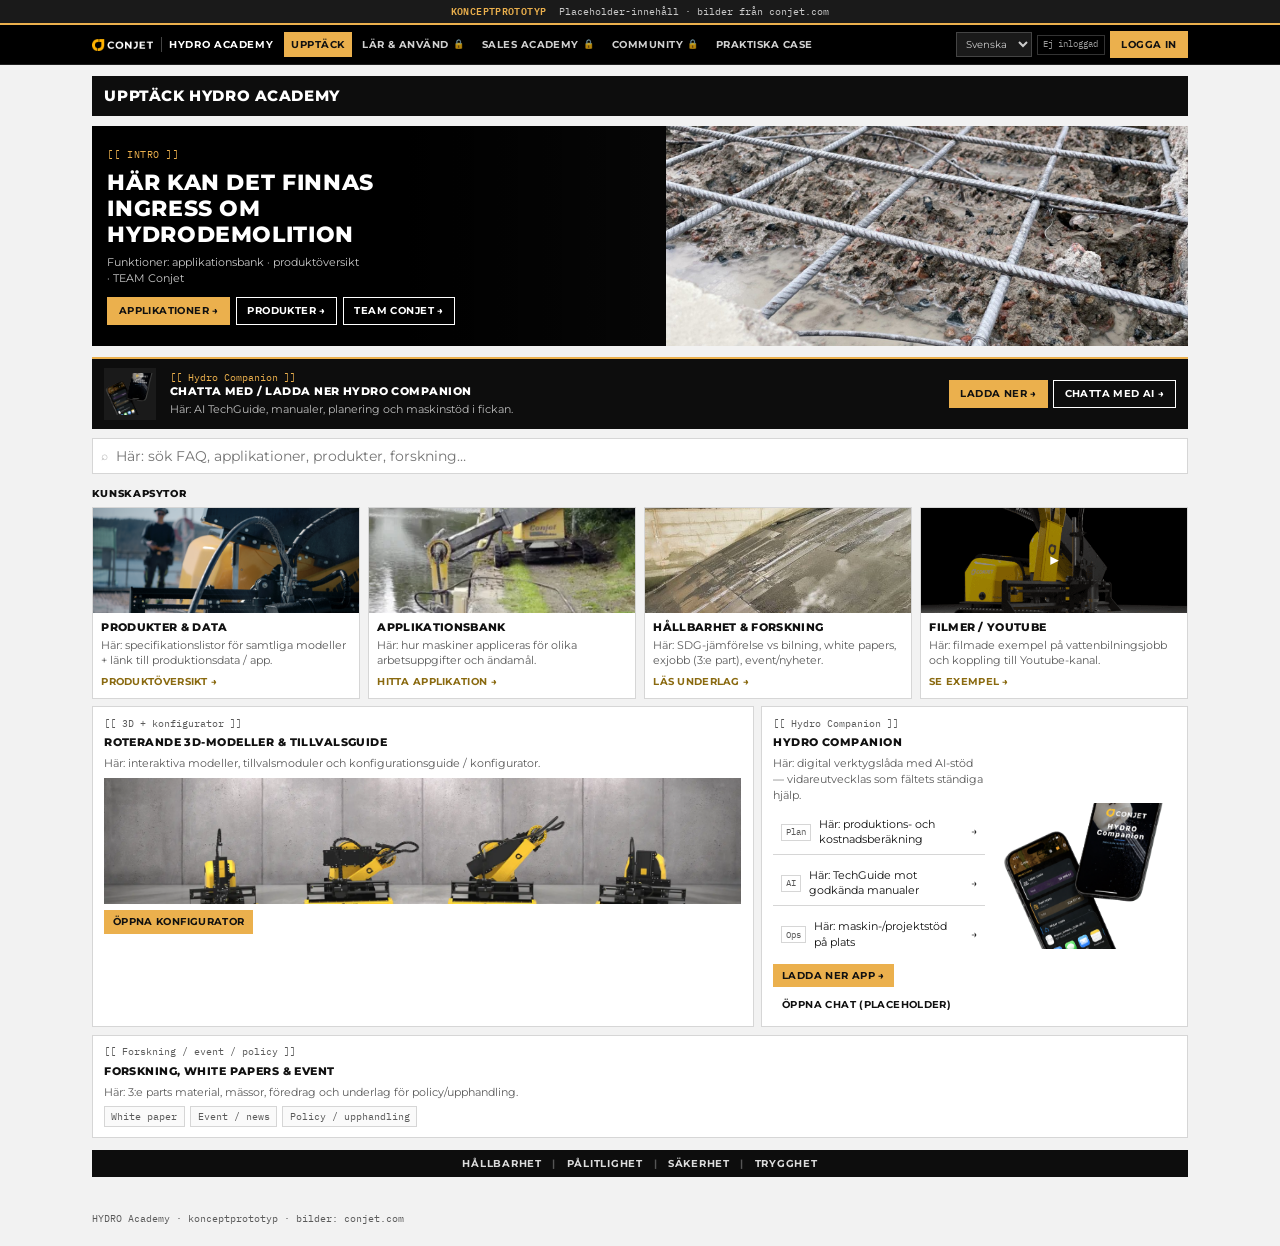
==== index.html @ 75c1140e "Promote Hydro Companion as top CTA and replace FAQ panel." ====
<!DOCTYPE html>
<html lang="sv">
<head>
  <meta charset="UTF-8">
  <meta name="viewport" content="width=device-width, initial-scale=1.0">
  <title>Upptäck — HYDRO Academy</title>
  <link rel="preconnect" href="https://fonts.googleapis.com">
  <link rel="preconnect" href="https://fonts.gstatic.com" crossorigin>
  <link href="https://fonts.googleapis.com/css2?family=IBM+Plex+Mono:wght@400;500&family=Montserrat:wght@400;600;700;800&display=swap" rel="stylesheet">
  <link rel="stylesheet" href="styles.css">
</head>
<body>
  <div class="blueprint-banner">
    <strong>Konceptprototyp</strong>
    Placeholder-innehåll · bilder från conjet.com
  </div>

  <header class="topbar">
    <div class="topbar-inner">
      <a class="brand" href="index.html">
        <img class="brand-logo" src="images/logo.png" alt="Conjet">
        <span class="brand-sep" aria-hidden="true"></span>
        <span class="brand-sub">Hydro Academy</span>
      </a>
      <nav class="nav" aria-label="Huvuddelar">
        <a href="index.html" class="is-active">Upptäck</a>
        <a href="lar.html">Lär &amp; använd <span class="lock" aria-hidden="true">🔒</span></a>
        <a href="sales.html">Sales Academy <span class="lock" aria-hidden="true">🔒</span></a>
        <a href="community.html">Community <span class="lock" aria-hidden="true">🔒</span></a>
        <a href="praktiken.html">Praktiska case</a>
      </nav>
      <div class="top-actions">
        <select class="lang" aria-label="Språk">
          <option>Svenska</option>
          <option>English</option>
          <option>Deutsch</option>
          <option>Français</option>
          <option>中文</option>
          <option>日本語</option>
          <option>العربية</option>
        </select>
        <span class="auth-state" data-auth-label>Ej inloggad</span>
        <button type="button" class="btn btn-accent btn-login" data-login>Logga in</button>
        <button type="button" class="btn btn-accent btn-account" disabled>Mitt konto</button>
        <button type="button" class="btn btn-ghost btn-logout" data-logout>Logga ut</button>
      </div>
    </div>
  </header>

  <main class="page">
    <div class="page-head">
      <h1>Upptäck HYDRO Academy</h1>
    </div>

    <section class="hero">
      <div class="hero-copy">
        <p class="hero-kicker">[[ Intro ]]</p>
        <h2>Här kan det finnas ingress om hydrodemolition</h2>
        <p class="hint">Funktioner: applikationsbank · produktöversikt · TEAM Conjet</p>
        <div class="hero-actions">
          <a class="btn btn-accent" href="#applikationer">Applikationer →</a>
          <a class="btn btn-outline" href="#produkter">Produkter →</a>
          <button type="button" class="btn btn-outline" data-login>TEAM Conjet →</button>
        </div>
      </div>
      <div class="hero-media">
        <img src="images/hero-site.jpg" alt="Placeholder: hydrodemolition på plats">
      </div>
    </section>

    <aside class="companion-strip" id="companion" aria-label="Hydro Companion">
      <img class="companion-strip-phone" src="images/app.webp" alt="">
      <div>
        <span class="placeholder-label" style="color:var(--accent);margin:0">[[ Hydro Companion ]]</span>
        <h2>Chatta med / ladda ner Hydro Companion</h2>
        <p class="hint">Här: AI TechGuide, manualer, planering och maskinstöd i fickan.</p>
      </div>
      <div class="companion-strip-actions">
        <a class="btn btn-accent" href="https://www.conjet.com/hydro-companion-app/" target="_blank" rel="noopener">Ladda ner →</a>
        <a class="btn btn-outline" href="#companion-panel">Chatta med AI →</a>
      </div>
    </aside>

    <div class="search" role="search">
      <span class="search-icon" aria-hidden="true">⌕</span>
      <input type="search" placeholder="Här: sök FAQ, applikationer, produkter, forskning…" readonly>
    </div>

    <h2 class="section-label">Kunskapsytor</h2>

    <div class="grid grid-4" id="produkter">
      <a class="tile" href="#produkter">
        <div class="tile-media"><img src="images/product-range.png" alt=""></div>
        <div class="tile-body">
          <div class="tile-title">Produkter &amp; data</div>
          <div class="tile-desc">Här: specifikationslistor för samtliga modeller + länk till produktionsdata / app.</div>
          <span class="tile-link">Produktöversikt →</span>
        </div>
      </a>
      <a class="tile" href="#applikationer" id="applikationer">
        <div class="tile-media"><img src="images/versatility.webp" alt=""></div>
        <div class="tile-body">
          <div class="tile-title">Applikationsbank</div>
          <div class="tile-desc">Här: hur maskiner appliceras för olika arbetsuppgifter och ändamål.</div>
          <span class="tile-link">Hitta applikation →</span>
        </div>
      </a>
      <a class="tile" href="#hallbarhet">
        <div class="tile-media"><img src="images/dam.jpg" alt=""></div>
        <div class="tile-body">
          <div class="tile-title">Hållbarhet &amp; forskning</div>
          <div class="tile-desc">Här: SDG-jämförelse vs bilning, white papers, exjobb (3:e part), event/nyheter.</div>
          <span class="tile-link">Läs underlag →</span>
        </div>
      </a>
      <a class="tile" href="#film">
        <div class="tile-media">
          <img src="images/video-thumb.png" alt="">
          <span class="play" aria-hidden="true">▶</span>
        </div>
        <div class="tile-body">
          <div class="tile-title">Filmer / Youtube</div>
          <div class="tile-desc">Här: filmade exempel på vattenbilningsjobb och koppling till Youtube-kanal.</div>
          <span class="tile-link">Se exempel →</span>
        </div>
      </a>
    </div>

    <div class="grid grid-2" style="margin-top:0.55rem">
      <div class="panel" id="hallbarhet">
        <span class="placeholder-label">[[ 3D + konfigurator ]]</span>
        <h2>Roterande 3D-modeller &amp; tillvalsguide</h2>
        <p class="hint">Här: interaktiva modeller, tillvalsmoduler och konfigurationsguide / konfigurator.</p>
        <div class="media-block">
          <img src="images/hero-robots.webp" alt="">
        </div>
        <div class="row" style="margin-top:0.45rem">
          <span class="btn btn-sm btn-accent">Öppna konfigurator</span>
        </div>
      </div>
      <div class="panel" id="companion-panel">
        <span class="placeholder-label">[[ Hydro Companion ]]</span>
        <div class="companion-panel">
          <div class="companion-panel-copy">
            <h2>Hydro Companion</h2>
            <p class="hint">Här: digital verktygslåda med AI-stöd — vidareutvecklas som fältets ständiga hjälp.</p>
            <div class="stack capability">
              <div class="list-row"><span class="tag">Plan</span><span>Här: produktions- och kostnadsberäkning</span><span>→</span></div>
              <div class="list-row"><span class="tag">AI</span><span>Här: TechGuide mot godkända manualer</span><span>→</span></div>
              <div class="list-row"><span class="tag">Ops</span><span>Här: maskin-/projektstöd på plats</span><span>→</span></div>
            </div>
            <div class="row" style="margin-top:0.55rem">
              <a class="btn btn-sm btn-accent" href="https://www.conjet.com/hydro-companion-app/" target="_blank" rel="noopener">Ladda ner app →</a>
              <span class="btn btn-sm">Öppna chat (placeholder)</span>
            </div>
          </div>
          <img class="companion-phone" src="images/app.webp" alt="Hydro Companion mobilapp">
        </div>
      </div>
    </div>

    <div class="panel" style="margin-top:0.55rem">
      <span class="placeholder-label">[[ Forskning / event / policy ]]</span>
      <h2>Forskning, white papers &amp; event</h2>
      <p class="hint">Här: 3:e parts material, mässor, föredrag och underlag för policy/upphandling.</p>
      <div class="row" style="margin-top:0.45rem">
        <span class="chip">White paper</span>
        <span class="chip">Event / news</span>
        <span class="chip">Policy / upphandling</span>
      </div>
    </div>

    <div class="values">
      <span>Hållbarhet</span>
      <span>Pålitlighet</span>
      <span>Säkerhet</span>
      <span>Trygghet</span>
    </div>
  </main>

  <p class="footer-note">HYDRO Academy · konceptprototyp · bilder: conjet.com</p>

  <div class="modal-backdrop" id="login-modal" role="dialog" aria-modal="true" aria-labelledby="login-title">
    <div class="modal">
      <span class="placeholder-label">[[ Demo-inloggning ]]</span>
      <h2 id="login-title">Logga in</h2>
      <p class="hint">Simulerar TEAM Conjet. Låser upp stängda delar.</p>
      <form id="login-form">
        <label for="login-name">Visningsnamn</label>
        <input id="login-name" type="text" placeholder="t.ex. Distributör Nord" autocomplete="off">
        <div class="actions">
          <button type="button" class="btn" data-close-modal>Avbryt</button>
          <button type="submit" class="btn btn-accent">Logga in →</button>
        </div>
      </form>
    </div>
  </div>

  <script src="auth.js"></script>
</body>
</html>
---- styles.css ----
/* HYDRO Academy — konceptprototyp i Conjet-profil
   Kompakt tech/bygg. Placeholder-innehåll behålls. */

:root {
  --bg: #f2f2f2;
  --surface: #fafafa;
  --panel: #ffffff;
  --ink: #111111;
  --muted: #5a5a5a;
  --line: #d6d6d6;
  --line-strong: #b0b0b0;
  --accent: #ebb04d;
  --accent-hover: #f0be66;
  --accent-ink: #111111;
  --black: #0d0d0d;
  --header: #000000;
  --locked: #6e6e6e;
  --ok: #2f6b3a;
  --radius: 0;
  --font: "Montserrat", "Segoe UI", sans-serif;
  --mono: "IBM Plex Mono", "Consolas", monospace;
  --max: 1120px;
}

*,
*::before,
*::after {
  box-sizing: border-box;
}

html {
  font-size: 14px;
}

body {
  margin: 0;
  font-family: var(--font);
  color: var(--ink);
  background: var(--bg);
  line-height: 1.4;
  min-height: 100vh;
}

a {
  color: inherit;
  text-decoration: none;
}

button,
select,
input {
  font: inherit;
}

img {
  max-width: 100%;
  display: block;
}

/* —— Thin prototype note —— */
.blueprint-banner {
  background: #1a1a1a;
  color: #c8c8c8;
  font-size: 0.7rem;
  padding: 0.3rem 1rem;
  text-align: center;
  border-bottom: 2px solid var(--accent);
  font-family: var(--mono);
}

.blueprint-banner strong {
  color: var(--accent);
  font-weight: 600;
  text-transform: uppercase;
  letter-spacing: 0.04em;
  margin-right: 0.5rem;
}

/* —— Top bar (Conjet-lik) —— */
.topbar {
  background: var(--header);
  border-bottom: 1px solid #222;
  position: sticky;
  top: 0;
  z-index: 20;
}

.topbar-inner {
  max-width: var(--max);
  margin: 0 auto;
  padding: 0.4rem 0.85rem;
  display: flex;
  align-items: center;
  gap: 0.75rem;
  flex-wrap: wrap;
}

.brand {
  display: flex;
  align-items: center;
  gap: 0.55rem;
  flex-shrink: 0;
}

.brand-logo {
  height: 28px;
  width: auto;
}

.brand-sep {
  width: 1px;
  height: 1.1rem;
  background: #444;
}

.brand-sub {
  font-size: 0.72rem;
  color: #fff;
  font-weight: 700;
  text-transform: uppercase;
  letter-spacing: 0.06em;
}

.nav {
  display: flex;
  flex-wrap: wrap;
  gap: 0.15rem;
  flex: 1;
  min-width: 0;
}

.nav a {
  display: inline-flex;
  align-items: center;
  gap: 0.28rem;
  padding: 0.4rem 0.55rem;
  font-size: 0.68rem;
  font-weight: 700;
  text-transform: uppercase;
  letter-spacing: 0.05em;
  color: #d0d0d0;
}

.nav a:hover {
  color: #fff;
}

.nav a.is-active {
  background: var(--accent);
  color: var(--accent-ink);
}

.nav .lock {
  font-size: 0.65rem;
  opacity: 0.8;
}

body.is-logged-in .nav .lock {
  display: none;
}

.top-actions {
  display: flex;
  align-items: center;
  gap: 0.35rem;
  margin-left: auto;
}

.lang {
  border: 1px solid #444;
  background: #1a1a1a;
  padding: 0.28rem 0.4rem;
  font-size: 0.72rem;
  color: #ccc;
}

.btn {
  display: inline-flex;
  align-items: center;
  justify-content: center;
  gap: 0.3rem;
  border: 1px solid transparent;
  background: var(--panel);
  color: var(--ink);
  padding: 0.4rem 0.75rem;
  font-size: 0.72rem;
  font-weight: 700;
  text-transform: uppercase;
  letter-spacing: 0.04em;
  cursor: pointer;
}

.btn:hover {
  filter: brightness(1.05);
}

.btn-accent {
  background: var(--accent);
  border-color: var(--accent);
  color: var(--accent-ink);
}

.btn-accent:hover {
  background: var(--accent-hover);
}

.btn-ghost {
  background: transparent;
  border-color: #555;
  color: #eee;
}

.btn-outline {
  background: transparent;
  border-color: #fff;
  color: #fff;
}

.btn-sm {
  padding: 0.28rem 0.55rem;
  font-size: 0.68rem;
}

.auth-state {
  font-size: 0.65rem;
  color: #999;
  font-family: var(--mono);
  padding: 0.2rem 0.4rem;
  border: 1px solid #333;
  white-space: nowrap;
}

body.is-logged-in .auth-state {
  border-color: var(--accent);
  color: var(--accent);
}

body.is-logged-in .btn-login {
  display: none;
}

body:not(.is-logged-in) .btn-logout {
  display: none;
}

body:not(.is-logged-in) .btn-account {
  display: none;
}

/* —— Layout —— */
.page {
  max-width: var(--max);
  margin: 0 auto;
  padding: 0.75rem 0.85rem 2rem;
}

.page-head {
  background: var(--black);
  color: #fff;
  padding: 0.7rem 0.9rem;
  margin-bottom: 0.75rem;
  display: flex;
  flex-wrap: wrap;
  align-items: center;
  gap: 0.5rem 1rem;
}

.page-head h1 {
  margin: 0;
  font-size: 1.05rem;
  font-weight: 800;
  text-transform: uppercase;
  letter-spacing: 0.04em;
}

/* —— Hero —— */
.hero {
  position: relative;
  min-height: 220px;
  margin-bottom: 0.75rem;
  background: var(--black);
  color: #fff;
  overflow: hidden;
  display: grid;
  grid-template-columns: 1.1fr 1fr;
}

@media (max-width: 800px) {
  .hero {
    grid-template-columns: 1fr;
    min-height: 0;
  }
}

.hero-copy {
  padding: 1.25rem 1.1rem;
  display: flex;
  flex-direction: column;
  justify-content: center;
  gap: 0.55rem;
  position: relative;
  z-index: 1;
  background: linear-gradient(90deg, #000 55%, rgba(0, 0, 0, 0.55));
}

.hero-kicker {
  margin: 0;
  font-size: 0.68rem;
  font-family: var(--mono);
  color: var(--accent);
  text-transform: uppercase;
  letter-spacing: 0.06em;
}

.hero h2 {
  margin: 0;
  font-size: clamp(1.15rem, 2.4vw, 1.55rem);
  font-weight: 800;
  text-transform: uppercase;
  letter-spacing: 0.03em;
  line-height: 1.2;
  max-width: 18ch;
}

.hero .hint {
  color: #c8c8c8;
  max-width: 36ch;
}

.hero-actions {
  display: flex;
  flex-wrap: wrap;
  gap: 0.4rem;
  margin-top: 0.25rem;
}

.hero-media {
  position: relative;
  min-height: 220px;
}

.hero-media img {
  width: 100%;
  height: 100%;
  object-fit: cover;
  position: absolute;
  inset: 0;
}

@media (max-width: 800px) {
  .hero-copy {
    background: #000;
  }

  .hero-media {
    min-height: 160px;
  }

  .hero-media img {
    position: relative;
    height: 160px;
  }
}

/* —— Hydro Companion CTA —— */
.companion-strip {
  display: grid;
  grid-template-columns: auto 1fr auto;
  gap: 0.75rem 1rem;
  align-items: center;
  background: var(--black);
  color: #fff;
  padding: 0.65rem 0.85rem;
  margin-bottom: 0.65rem;
  border-top: 2px solid var(--accent);
}

.companion-strip-phone {
  width: 52px;
  height: 52px;
  object-fit: contain;
  background: #1a1a1a;
}

.companion-strip h2 {
  margin: 0;
  font-size: 0.78rem;
  font-weight: 800;
  text-transform: uppercase;
  letter-spacing: 0.04em;
}

.companion-strip .hint {
  color: #bdbdbd;
  margin-top: 0.15rem;
}

.companion-strip-actions {
  display: flex;
  flex-wrap: wrap;
  gap: 0.35rem;
  justify-content: flex-end;
}

@media (max-width: 700px) {
  .companion-strip {
    grid-template-columns: auto 1fr;
  }

  .companion-strip-actions {
    grid-column: 1 / -1;
    justify-content: flex-start;
  }
}

.companion-panel {
  display: grid;
  grid-template-columns: 1fr 0.85fr;
  gap: 0.75rem;
  align-items: center;
}

.companion-panel-copy .capability {
  margin-top: 0.5rem;
}

.companion-phone {
  justify-self: center;
  max-height: 11rem;
  width: auto;
  object-fit: contain;
}

@media (max-width: 700px) {
  .companion-panel {
    grid-template-columns: 1fr;
  }

  .companion-phone {
    max-height: 9rem;
  }
}

.placeholder-label {
  display: block;
  font-family: var(--mono);
  font-size: 0.68rem;
  color: var(--muted);
  margin-bottom: 0.35rem;
}

.hint {
  margin: 0;
  font-size: 0.8rem;
  color: var(--muted);
}

.stack {
  display: flex;
  flex-direction: column;
  gap: 0.45rem;
}

.row {
  display: flex;
  flex-wrap: wrap;
  gap: 0.4rem;
  align-items: center;
}

.search {
  display: flex;
  align-items: center;
  gap: 0.4rem;
  border: 1px solid var(--line);
  background: var(--panel);
  padding: 0.45rem 0.6rem;
  margin-bottom: 0.65rem;
}

.search input {
  border: 0;
  background: transparent;
  width: 100%;
  outline: none;
  color: var(--muted);
}

.search-icon {
  color: var(--line-strong);
  font-size: 0.85rem;
}

/* —— Grid / panels —— */
.grid {
  display: grid;
  gap: 0.55rem;
}

.grid-2 {
  grid-template-columns: 1.55fr 1fr;
}

.grid-3 {
  grid-template-columns: repeat(3, 1fr);
}

.grid-4 {
  grid-template-columns: repeat(4, 1fr);
}

@media (max-width: 900px) {
  .grid-4 {
    grid-template-columns: repeat(2, 1fr);
  }
}

@media (max-width: 700px) {
  .grid-2,
  .grid-3,
  .grid-4 {
    grid-template-columns: 1fr;
  }
}

.panel {
  background: var(--panel);
  border: 1px solid var(--line);
  padding: 0.7rem 0.8rem;
}

.panel-dark {
  background: var(--black);
  border-color: #222;
  color: #ecece6;
}

.panel-dark .hint,
.panel-dark .placeholder-label {
  color: #a8a8a0;
}

.panel h2,
.panel h3 {
  margin: 0 0 0.4rem;
  font-size: 0.78rem;
  font-weight: 800;
  text-transform: uppercase;
  letter-spacing: 0.04em;
}

.panel-dark h2,
.panel-dark h3 {
  color: #fff;
}

.section-label {
  font-size: 0.72rem;
  font-weight: 800;
  text-transform: uppercase;
  letter-spacing: 0.06em;
  margin: 0.9rem 0 0.4rem;
  color: var(--ink);
}

/* —— Tiles —— */
.tile {
  border: 1px solid var(--line);
  background: var(--panel);
  display: flex;
  flex-direction: column;
  min-height: 100%;
  overflow: hidden;
}

.tile:hover {
  border-color: var(--accent);
}

.tile-media {
  height: 7.5rem;
  background: #ddd;
  overflow: hidden;
  position: relative;
}

.tile-media img {
  width: 100%;
  height: 100%;
  object-fit: cover;
}

.tile-media .play {
  position: absolute;
  inset: 0;
  display: flex;
  align-items: center;
  justify-content: center;
  background: rgba(0, 0, 0, 0.28);
  color: #fff;
  font-size: 1.4rem;
  font-weight: 700;
}

.tile-body {
  padding: 0.55rem 0.6rem 0.65rem;
  display: flex;
  flex-direction: column;
  gap: 0.25rem;
  flex: 1;
}

.tile-title {
  font-size: 0.78rem;
  font-weight: 800;
  text-transform: uppercase;
  letter-spacing: 0.03em;
}

.tile-desc {
  font-size: 0.75rem;
  color: var(--muted);
  flex: 1;
}

.tile-link {
  font-size: 0.7rem;
  font-weight: 700;
  text-transform: uppercase;
  letter-spacing: 0.03em;
  color: #8a6a10;
  margin-top: 0.2rem;
}

.media-block {
  height: 9rem;
  overflow: hidden;
  background: #ddd;
  margin-top: 0.45rem;
}

.media-block img {
  width: 100%;
  height: 100%;
  object-fit: cover;
}

.list-rows {
  display: flex;
  flex-direction: column;
  border: 1px solid var(--line);
  overflow: hidden;
}

.list-row {
  display: grid;
  grid-template-columns: auto 1fr auto;
  gap: 0.55rem;
  align-items: center;
  padding: 0.45rem 0.55rem;
  border-bottom: 1px solid var(--line);
  background: var(--panel);
  font-size: 0.8rem;
}

.list-row:last-child {
  border-bottom: 0;
}

.list-row .tag {
  font-size: 0.62rem;
  font-family: var(--mono);
  border: 1px solid var(--line);
  padding: 0.1rem 0.3rem;
  color: var(--muted);
}

.avatar {
  width: 1.4rem;
  height: 1.4rem;
  border-radius: 50%;
  background: #d0d0cc;
  border: 1px solid var(--line);
}

.chip {
  display: inline-flex;
  align-items: center;
  font-size: 0.68rem;
  font-family: var(--mono);
  padding: 0.18rem 0.45rem;
  border: 1px solid var(--line);
  background: var(--surface);
  color: var(--muted);
}

/* —— Locked overlay —— */
.gated {
  position: relative;
}

body:not(.is-logged-in) .gated::after {
  content: "";
  position: absolute;
  inset: 0;
  background: rgba(250, 250, 250, 0.7);
  pointer-events: none;
}

body:not(.is-logged-in) .gated .gate-note {
  display: flex;
}

.gate-note {
  display: none;
  position: absolute;
  inset: 0;
  z-index: 2;
  align-items: center;
  justify-content: center;
  padding: 0.75rem;
  text-align: center;
}

.gate-card {
  background: var(--panel);
  border: 1px solid var(--line-strong);
  padding: 0.85rem 1rem;
  max-width: 22rem;
  box-shadow: 0 4px 16px rgba(0, 0, 0, 0.12);
}

.gate-card p {
  margin: 0 0 0.55rem;
  font-size: 0.8rem;
}

/* —— Values strip —— */
.values {
  margin-top: 0.85rem;
  background: var(--black);
  color: #ddd;
  padding: 0.5rem 0.75rem;
  display: flex;
  flex-wrap: wrap;
  gap: 0.35rem 0.75rem;
  justify-content: center;
  font-size: 0.68rem;
  font-weight: 700;
  letter-spacing: 0.08em;
  text-transform: uppercase;
}

.values span:not(:last-child)::after {
  content: "|";
  margin-left: 0.75rem;
  color: #555;
}

.footer-note {
  max-width: var(--max);
  margin: 0.5rem auto 1.5rem;
  padding: 0 0.85rem;
  font-size: 0.68rem;
  color: var(--muted);
  font-family: var(--mono);
}

.tabs {
  display: flex;
  flex-wrap: wrap;
  gap: 0.25rem;
  margin-bottom: 0.5rem;
}

.tab {
  border: 1px solid var(--line);
  background: var(--panel);
  padding: 0.25rem 0.55rem;
  font-size: 0.68rem;
  font-weight: 700;
  text-transform: uppercase;
  letter-spacing: 0.03em;
  color: var(--muted);
  cursor: default;
}

.tab.is-on {
  background: var(--accent);
  border-color: var(--accent);
  color: var(--accent-ink);
}

.progress {
  height: 0.35rem;
  background: #ddd;
  overflow: hidden;
  margin: 0.35rem 0;
}

.progress > span {
  display: block;
  height: 100%;
  width: 50%;
  background: var(--accent);
}

.path-steps {
  display: flex;
  flex-wrap: wrap;
  gap: 0.5rem 1rem;
  align-items: center;
  font-size: 0.75rem;
}

.path-step {
  display: inline-flex;
  align-items: center;
  gap: 0.3rem;
  color: var(--muted);
}

.dot {
  width: 0.7rem;
  height: 0.7rem;
  border-radius: 50%;
  border: 2px solid var(--line-strong);
  background: var(--panel);
}

.dot.done {
  background: var(--accent);
  border-color: var(--accent);
}

.dot.now {
  border-color: var(--accent);
  box-shadow: 0 0 0 2px rgba(235, 176, 77, 0.35);
}

.modal-backdrop {
  display: none;
  position: fixed;
  inset: 0;
  background: rgba(0, 0, 0, 0.5);
  z-index: 50;
  align-items: center;
  justify-content: center;
  padding: 1rem;
}

.modal-backdrop.is-open {
  display: flex;
}

.modal {
  background: var(--panel);
  border: 1px solid var(--line-strong);
  width: min(22rem, 100%);
  padding: 1rem;
}

.modal h2 {
  margin: 0 0 0.35rem;
  font-size: 0.9rem;
  text-transform: uppercase;
  letter-spacing: 0.04em;
}

.modal label {
  display: block;
  font-size: 0.7rem;
  color: var(--muted);
  margin: 0.45rem 0 0.15rem;
  text-transform: uppercase;
  letter-spacing: 0.03em;
  font-weight: 700;
}

.modal input {
  width: 100%;
  border: 1px solid var(--line);
  padding: 0.45rem 0.5rem;
  background: var(--surface);
}

.modal .actions {
  display: flex;
  gap: 0.4rem;
  margin-top: 0.75rem;
  justify-content: flex-end;
}
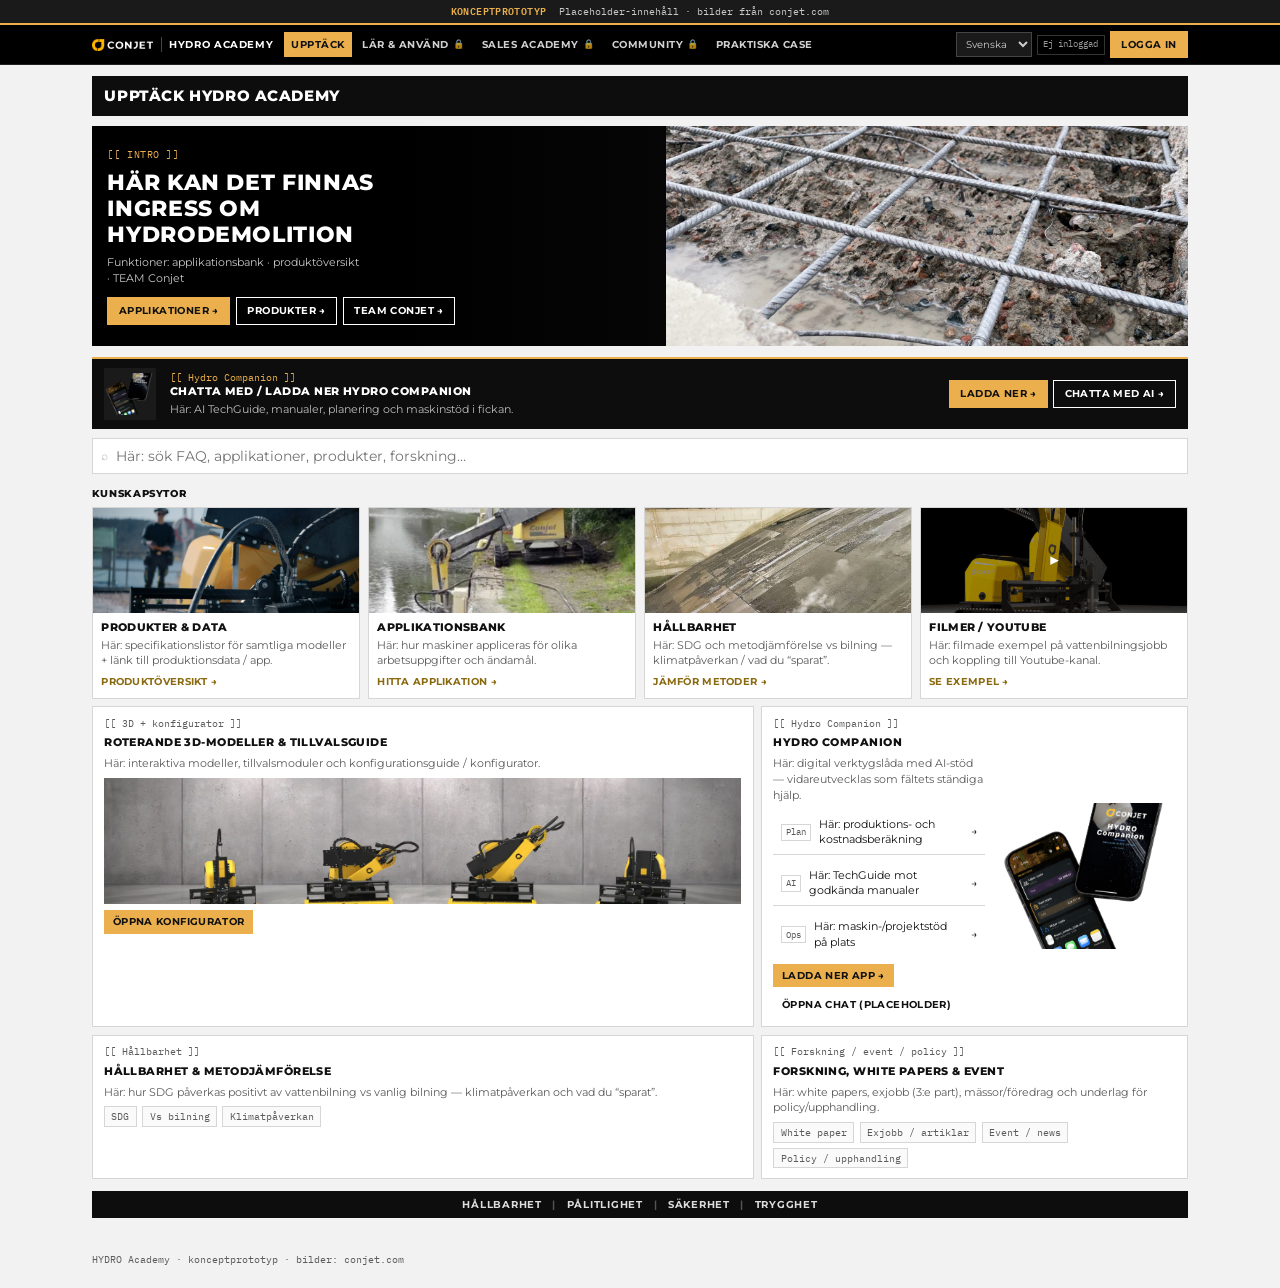
==== commit 395c5bcd: "Separate sustainability from research and events modules." ====
--- a/index.html
+++ b/index.html
@@ -108,9 +108,9 @@
       <a class="tile" href="#hallbarhet">
         <div class="tile-media"><img src="images/dam.jpg" alt=""></div>
         <div class="tile-body">
-          <div class="tile-title">Hållbarhet &amp; forskning</div>
-          <div class="tile-desc">Här: SDG-jämförelse vs bilning, white papers, exjobb (3:e part), event/nyheter.</div>
-          <span class="tile-link">Läs underlag →</span>
+          <div class="tile-title">Hållbarhet</div>
+          <div class="tile-desc">Här: SDG och metodjämförelse vs bilning — klimatpåverkan / vad du “sparat”.</div>
+          <span class="tile-link">Jämför metoder →</span>
         </div>
       </a>
       <a class="tile" href="#film">
@@ -127,7 +127,7 @@
     </div>
 
     <div class="grid grid-2" style="margin-top:0.55rem">
-      <div class="panel" id="hallbarhet">
+      <div class="panel" id="konfigurator">
         <span class="placeholder-label">[[ 3D + konfigurator ]]</span>
         <h2>Roterande 3D-modeller &amp; tillvalsguide</h2>
         <p class="hint">Här: interaktiva modeller, tillvalsmoduler och konfigurationsguide / konfigurator.</p>
@@ -159,14 +159,27 @@
       </div>
     </div>
 
-    <div class="panel" style="margin-top:0.55rem">
-      <span class="placeholder-label">[[ Forskning / event / policy ]]</span>
-      <h2>Forskning, white papers &amp; event</h2>
-      <p class="hint">Här: 3:e parts material, mässor, föredrag och underlag för policy/upphandling.</p>
-      <div class="row" style="margin-top:0.45rem">
-        <span class="chip">White paper</span>
-        <span class="chip">Event / news</span>
-        <span class="chip">Policy / upphandling</span>
+    <div class="grid grid-2" style="margin-top:0.55rem">
+      <div class="panel" id="hallbarhet">
+        <span class="placeholder-label">[[ Hållbarhet ]]</span>
+        <h2>Hållbarhet &amp; metodjämförelse</h2>
+        <p class="hint">Här: hur SDG påverkas positivt av vattenbilning vs vanlig bilning — klimatpåverkan och vad du “sparat”.</p>
+        <div class="row" style="margin-top:0.45rem">
+          <span class="chip">SDG</span>
+          <span class="chip">Vs bilning</span>
+          <span class="chip">Klimatpåverkan</span>
+        </div>
+      </div>
+      <div class="panel" id="forskning">
+        <span class="placeholder-label">[[ Forskning / event / policy ]]</span>
+        <h2>Forskning, white papers &amp; event</h2>
+        <p class="hint">Här: white papers, exjobb (3:e part), mässor/föredrag och underlag för policy/upphandling.</p>
+        <div class="row" style="margin-top:0.45rem">
+          <span class="chip">White paper</span>
+          <span class="chip">Exjobb / artiklar</span>
+          <span class="chip">Event / news</span>
+          <span class="chip">Policy / upphandling</span>
+        </div>
       </div>
     </div>
 
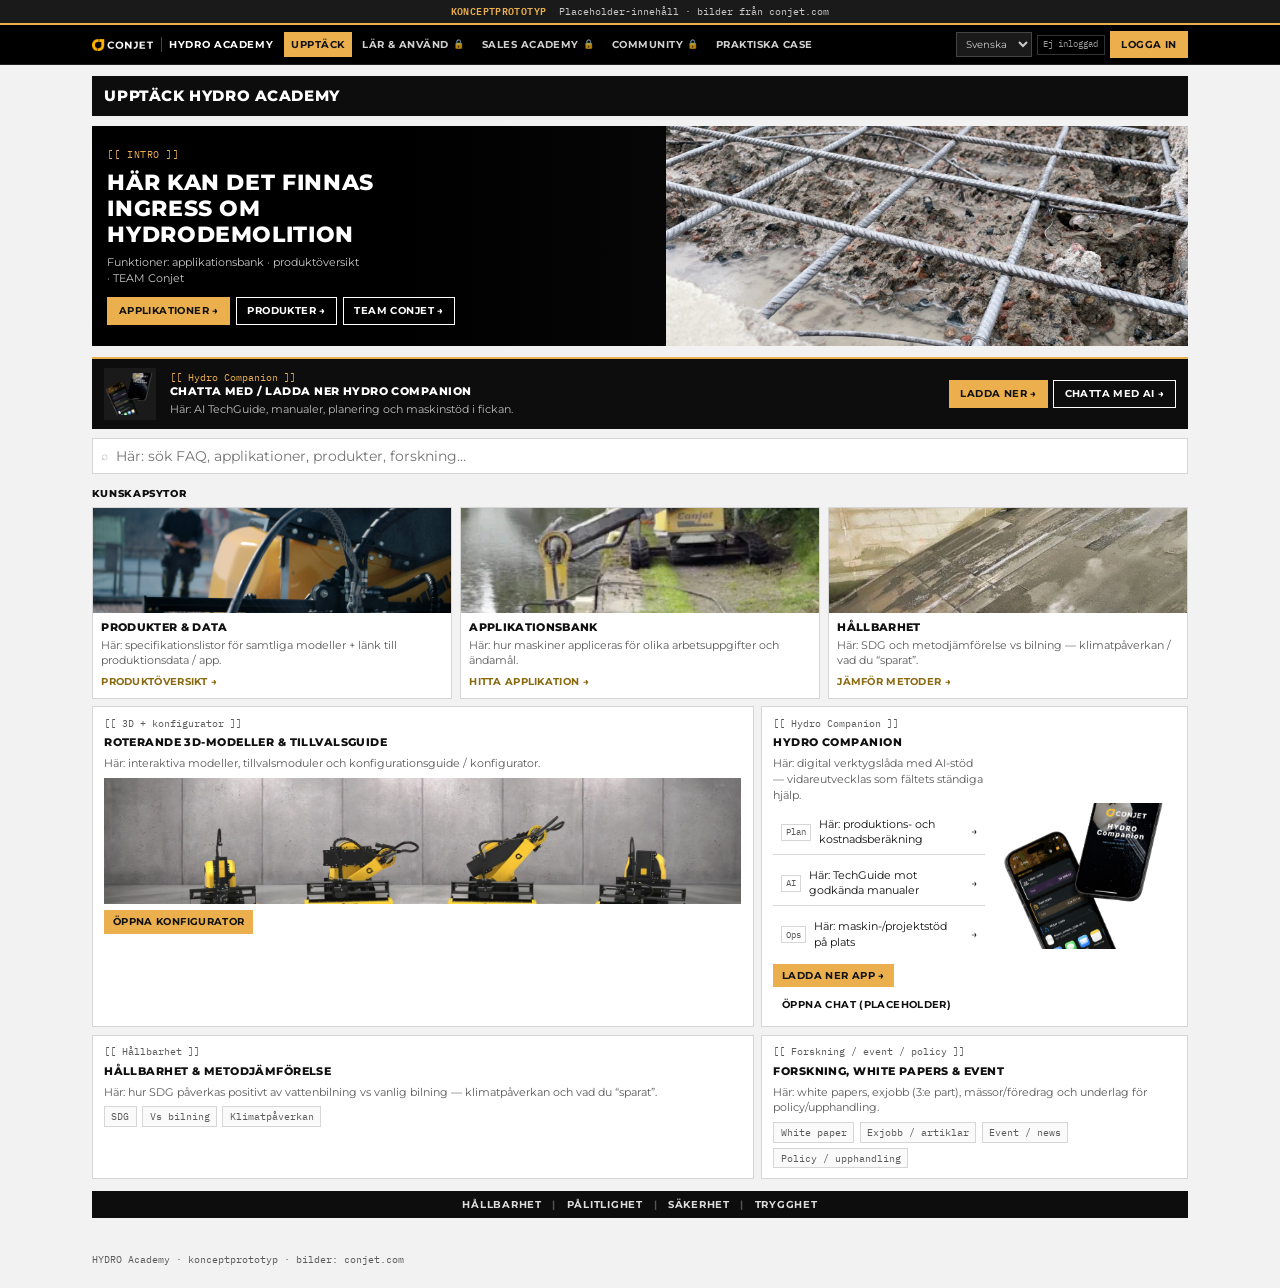
==== commit 25ece412: "Move job films tile from Upptack into Praktiska case." ====
--- a/index.html
+++ b/index.html
@@ -88,7 +88,7 @@
 
     <h2 class="section-label">Kunskapsytor</h2>
 
-    <div class="grid grid-4" id="produkter">
+    <div class="grid grid-3" id="produkter">
       <a class="tile" href="#produkter">
         <div class="tile-media"><img src="images/product-range.png" alt=""></div>
         <div class="tile-body">
@@ -111,17 +111,6 @@
           <div class="tile-title">Hållbarhet</div>
           <div class="tile-desc">Här: SDG och metodjämförelse vs bilning — klimatpåverkan / vad du “sparat”.</div>
           <span class="tile-link">Jämför metoder →</span>
-        </div>
-      </a>
-      <a class="tile" href="#film">
-        <div class="tile-media">
-          <img src="images/video-thumb.png" alt="">
-          <span class="play" aria-hidden="true">▶</span>
-        </div>
-        <div class="tile-body">
-          <div class="tile-title">Filmer / Youtube</div>
-          <div class="tile-desc">Här: filmade exempel på vattenbilningsjobb och koppling till Youtube-kanal.</div>
-          <span class="tile-link">Se exempel →</span>
         </div>
       </a>
     </div>
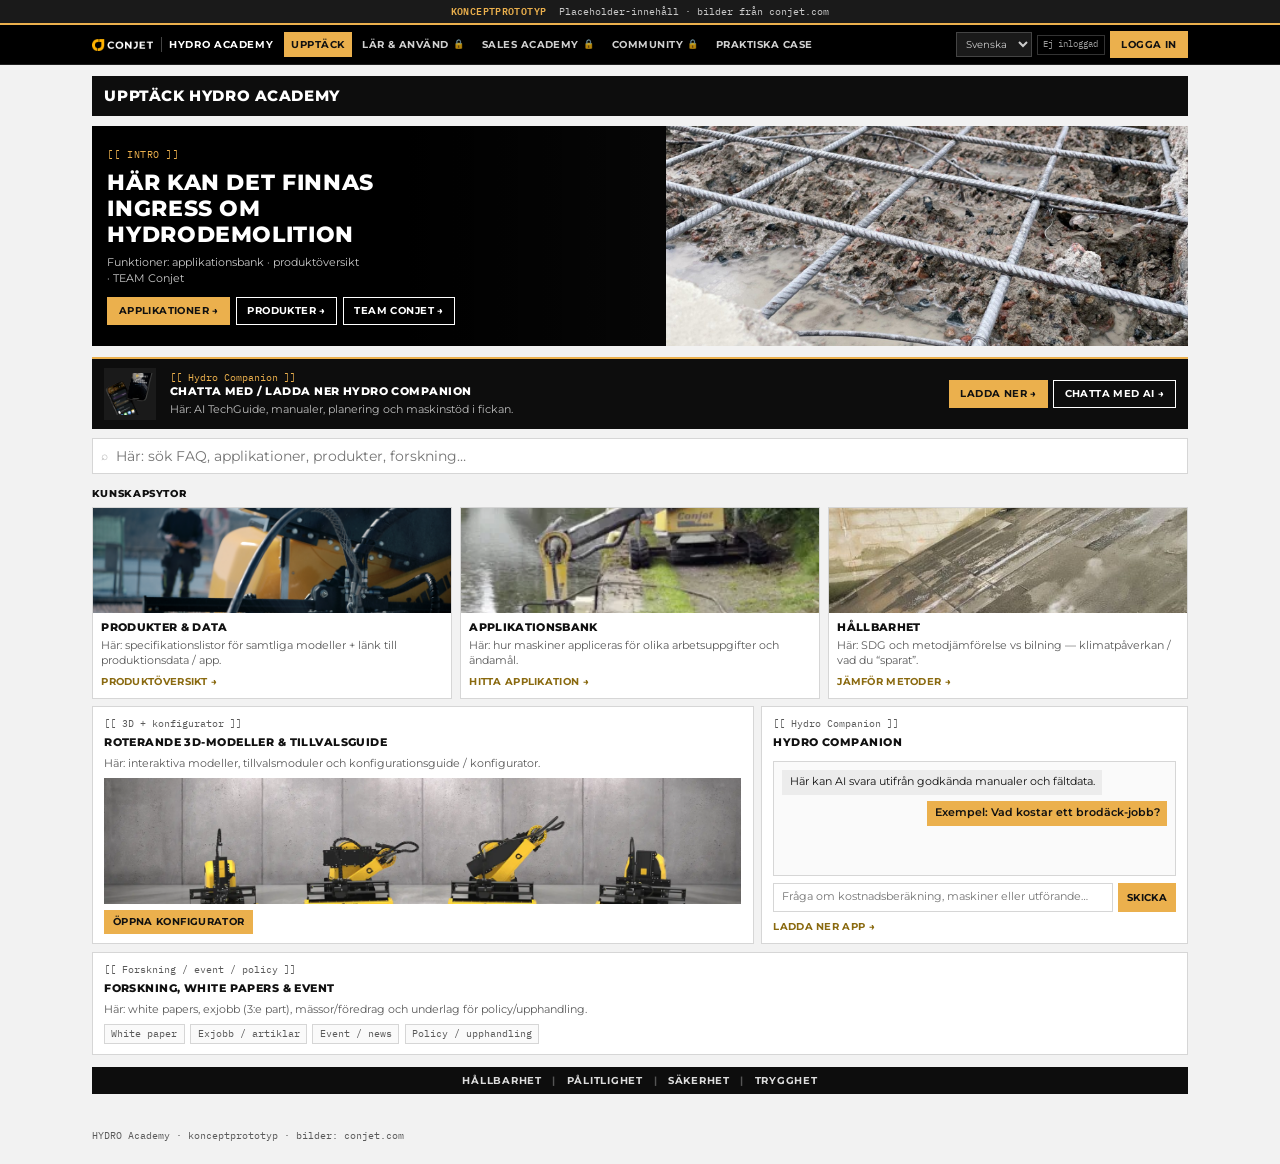
==== commit 76e32b6b: "Restructure Upptack: chat Companion beside 3D, full-width research." ====
--- a/index.html
+++ b/index.html
@@ -127,48 +127,30 @@
           <span class="btn btn-sm btn-accent">Öppna konfigurator</span>
         </div>
       </div>
-      <div class="panel" id="companion-panel">
+      <div class="panel panel-chat" id="companion-panel">
         <span class="placeholder-label">[[ Hydro Companion ]]</span>
-        <div class="companion-panel">
-          <div class="companion-panel-copy">
-            <h2>Hydro Companion</h2>
-            <p class="hint">Här: digital verktygslåda med AI-stöd — vidareutvecklas som fältets ständiga hjälp.</p>
-            <div class="stack capability">
-              <div class="list-row"><span class="tag">Plan</span><span>Här: produktions- och kostnadsberäkning</span><span>→</span></div>
-              <div class="list-row"><span class="tag">AI</span><span>Här: TechGuide mot godkända manualer</span><span>→</span></div>
-              <div class="list-row"><span class="tag">Ops</span><span>Här: maskin-/projektstöd på plats</span><span>→</span></div>
-            </div>
-            <div class="row" style="margin-top:0.55rem">
-              <a class="btn btn-sm btn-accent" href="https://www.conjet.com/hydro-companion-app/" target="_blank" rel="noopener">Ladda ner app →</a>
-              <span class="btn btn-sm">Öppna chat (placeholder)</span>
-            </div>
-          </div>
-          <img class="companion-phone" src="images/app.webp" alt="Hydro Companion mobilapp">
+        <h2>Hydro Companion</h2>
+        <div class="chat-window" aria-hidden="true">
+          <div class="chat-bubble chat-bot">Här kan AI svara utifrån godkända manualer och fältdata.</div>
+          <div class="chat-bubble chat-user">Exempel: Vad kostar ett brodäck-jobb?</div>
         </div>
+        <div class="chat-input">
+          <input type="text" readonly placeholder="Fråga om kostnadsberäkning, maskiner eller utförande…">
+          <span class="btn btn-sm btn-accent">Skicka</span>
+        </div>
+        <a class="chat-download" href="https://www.conjet.com/hydro-companion-app/" target="_blank" rel="noopener">Ladda ner app →</a>
       </div>
     </div>
 
-    <div class="grid grid-2" style="margin-top:0.55rem">
-      <div class="panel" id="hallbarhet">
-        <span class="placeholder-label">[[ Hållbarhet ]]</span>
-        <h2>Hållbarhet &amp; metodjämförelse</h2>
-        <p class="hint">Här: hur SDG påverkas positivt av vattenbilning vs vanlig bilning — klimatpåverkan och vad du “sparat”.</p>
-        <div class="row" style="margin-top:0.45rem">
-          <span class="chip">SDG</span>
-          <span class="chip">Vs bilning</span>
-          <span class="chip">Klimatpåverkan</span>
-        </div>
-      </div>
-      <div class="panel" id="forskning">
-        <span class="placeholder-label">[[ Forskning / event / policy ]]</span>
-        <h2>Forskning, white papers &amp; event</h2>
-        <p class="hint">Här: white papers, exjobb (3:e part), mässor/föredrag och underlag för policy/upphandling.</p>
-        <div class="row" style="margin-top:0.45rem">
-          <span class="chip">White paper</span>
-          <span class="chip">Exjobb / artiklar</span>
-          <span class="chip">Event / news</span>
-          <span class="chip">Policy / upphandling</span>
-        </div>
+    <div class="panel" id="forskning" style="margin-top:0.55rem">
+      <span class="placeholder-label">[[ Forskning / event / policy ]]</span>
+      <h2>Forskning, white papers &amp; event</h2>
+      <p class="hint">Här: white papers, exjobb (3:e part), mässor/föredrag och underlag för policy/upphandling.</p>
+      <div class="row" style="margin-top:0.45rem">
+        <span class="chip">White paper</span>
+        <span class="chip">Exjobb / artiklar</span>
+        <span class="chip">Event / news</span>
+        <span class="chip">Policy / upphandling</span>
       </div>
     </div>
 
--- a/styles.css
+++ b/styles.css
@@ -413,32 +413,72 @@
   }
 }
 
-.companion-panel {
-  display: grid;
-  grid-template-columns: 1fr 0.85fr;
-  gap: 0.75rem;
-  align-items: center;
-}
-
-.companion-panel-copy .capability {
-  margin-top: 0.5rem;
-}
-
-.companion-phone {
-  justify-self: center;
-  max-height: 11rem;
-  width: auto;
-  object-fit: contain;
-}
-
-@media (max-width: 700px) {
-  .companion-panel {
-    grid-template-columns: 1fr;
-  }
-
-  .companion-phone {
-    max-height: 9rem;
-  }
+.panel-chat {
+  display: flex;
+  flex-direction: column;
+  min-height: 100%;
+}
+
+.chat-window {
+  display: flex;
+  flex-direction: column;
+  gap: 0.4rem;
+  background: var(--surface);
+  border: 1px solid var(--line);
+  padding: 0.55rem;
+  margin: 0.35rem 0 0.5rem;
+  min-height: 7.5rem;
+  flex: 1;
+}
+
+.chat-bubble {
+  max-width: 92%;
+  padding: 0.4rem 0.55rem;
+  font-size: 0.75rem;
+  line-height: 1.35;
+}
+
+.chat-bot {
+  align-self: flex-start;
+  background: #ececec;
+  color: var(--ink);
+}
+
+.chat-user {
+  align-self: flex-end;
+  background: var(--accent);
+  color: var(--accent-ink);
+  font-weight: 600;
+}
+
+.chat-input {
+  display: flex;
+  gap: 0.35rem;
+  align-items: stretch;
+}
+
+.chat-input input {
+  flex: 1;
+  border: 1px solid var(--line);
+  background: var(--panel);
+  padding: 0.45rem 0.55rem;
+  font-size: 0.75rem;
+  color: var(--muted);
+  outline: none;
+}
+
+.chat-download {
+  display: inline-block;
+  margin-top: 0.55rem;
+  font-size: 0.7rem;
+  font-weight: 700;
+  text-transform: uppercase;
+  letter-spacing: 0.03em;
+  color: #8a6a10;
+}
+
+.chat-download:hover {
+  color: var(--ink);
 }
 
 .placeholder-label {
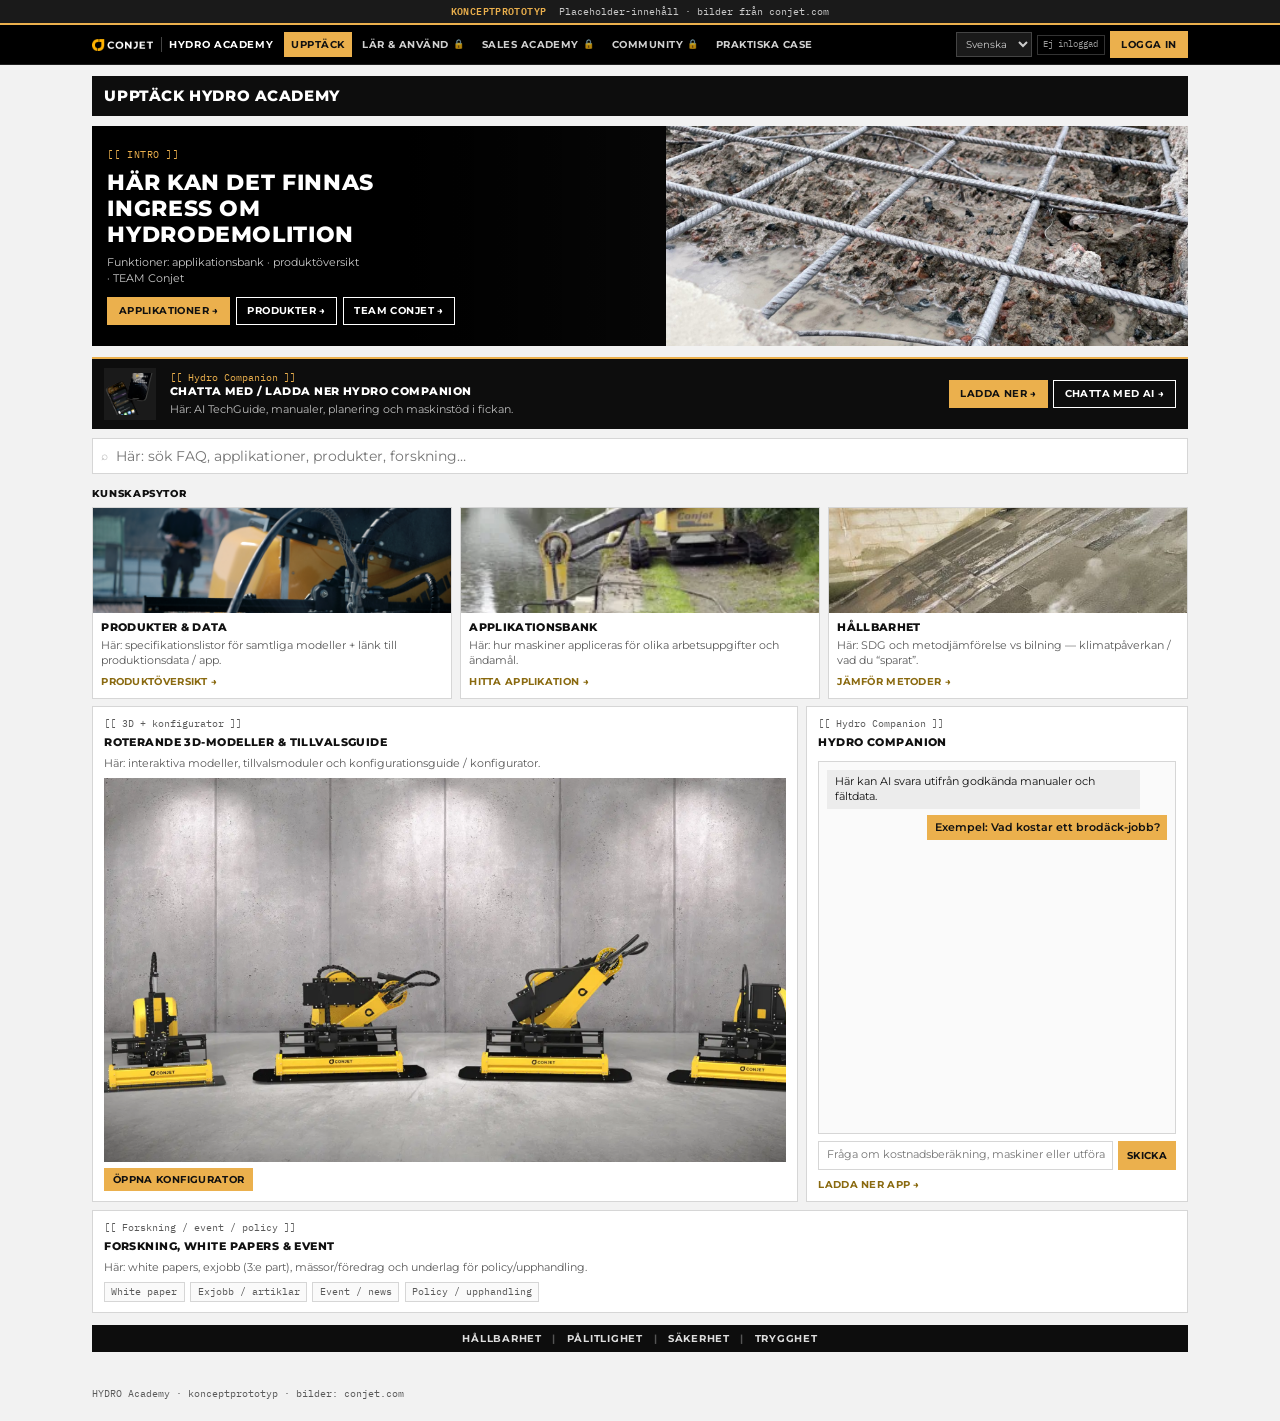
==== commit 36e7a75b: "Add looping Robot 557-XL video in a wider 3D model panel." ====
--- a/index.html
+++ b/index.html
@@ -105,23 +105,31 @@
           <span class="tile-link">Hitta applikation →</span>
         </div>
       </a>
-      <a class="tile" href="#hallbarhet">
+      <div class="tile" id="hallbarhet">
         <div class="tile-media"><img src="images/dam.jpg" alt=""></div>
         <div class="tile-body">
           <div class="tile-title">Hållbarhet</div>
           <div class="tile-desc">Här: SDG och metodjämförelse vs bilning — klimatpåverkan / vad du “sparat”.</div>
           <span class="tile-link">Jämför metoder →</span>
         </div>
-      </a>
+      </div>
     </div>
 
-    <div class="grid grid-2" style="margin-top:0.55rem">
-      <div class="panel" id="konfigurator">
+    <div class="grid grid-video-chat" style="margin-top:0.55rem">
+      <div class="panel panel-model" id="konfigurator">
         <span class="placeholder-label">[[ 3D + konfigurator ]]</span>
         <h2>Roterande 3D-modeller &amp; tillvalsguide</h2>
         <p class="hint">Här: interaktiva modeller, tillvalsmoduler och konfigurationsguide / konfigurator.</p>
-        <div class="media-block">
-          <img src="images/hero-robots.webp" alt="">
+        <div class="media-block media-block-video">
+          <video
+            src="images/robot-557-xl/robot-557-xl.mp4"
+            autoplay
+            muted
+            loop
+            playsinline
+            poster="images/hero-robots.webp"
+            aria-label="Loopande 3D-vy Robot 557-XL"
+          ></video>
         </div>
         <div class="row" style="margin-top:0.45rem">
           <span class="btn btn-sm btn-accent">Öppna konfigurator</span>
--- a/styles.css
+++ b/styles.css
@@ -427,7 +427,7 @@
   border: 1px solid var(--line);
   padding: 0.55rem;
   margin: 0.35rem 0 0.5rem;
-  min-height: 7.5rem;
+  min-height: 10rem;
   flex: 1;
 }
 
@@ -541,6 +541,11 @@
   grid-template-columns: 1.55fr 1fr;
 }
 
+.grid-video-chat {
+  grid-template-columns: 1.85fr 1fr;
+  align-items: stretch;
+}
+
 .grid-3 {
   grid-template-columns: repeat(3, 1fr);
 }
@@ -558,7 +563,8 @@
 @media (max-width: 700px) {
   .grid-2,
   .grid-3,
-  .grid-4 {
+  .grid-4,
+  .grid-video-chat {
     grid-template-columns: 1fr;
   }
 }
@@ -679,10 +685,28 @@
   margin-top: 0.45rem;
 }
 
-.media-block img {
+.media-block img,
+.media-block video {
   width: 100%;
   height: 100%;
   object-fit: cover;
+  display: block;
+}
+
+.media-block-video {
+  height: auto;
+  aspect-ratio: 16 / 9;
+  min-height: 14rem;
+  background: #111;
+}
+
+.panel-model {
+  display: flex;
+  flex-direction: column;
+}
+
+.panel-model .media-block-video {
+  flex: 1;
 }
 
 .list-rows {
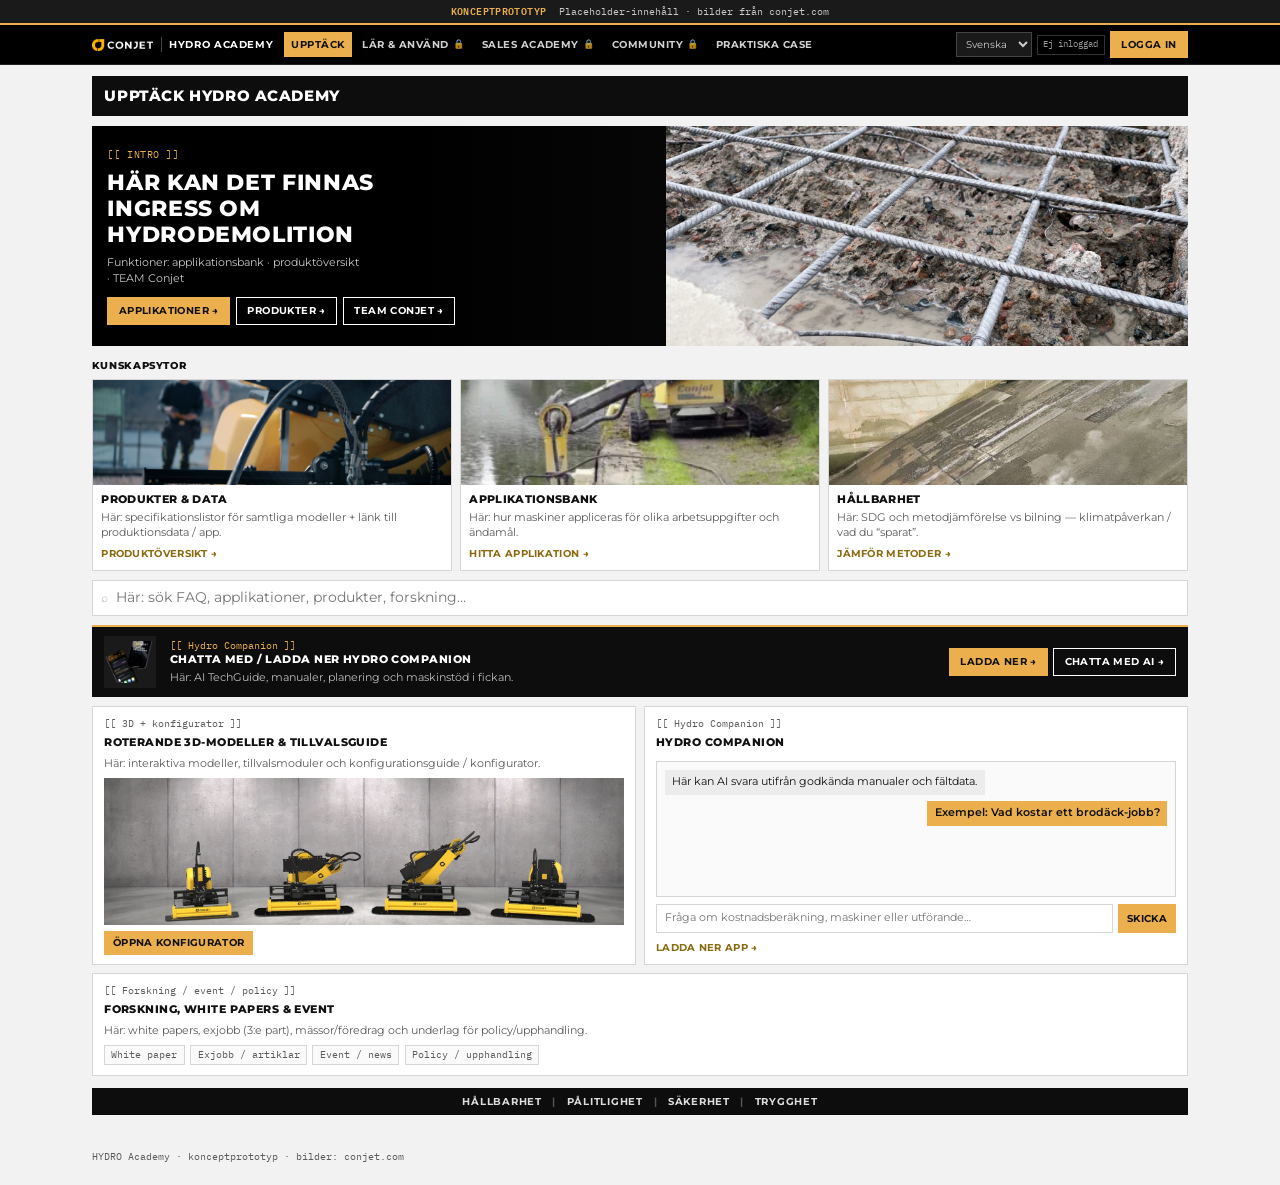
==== commit 19e234e6: "Reorder Upptack: knowledge tiles, then search, then Companion strip." ====
--- a/index.html
+++ b/index.html
@@ -68,24 +68,6 @@
       </div>
     </section>
 
-    <aside class="companion-strip" id="companion" aria-label="Hydro Companion">
-      <img class="companion-strip-phone" src="images/app.webp" alt="">
-      <div>
-        <span class="placeholder-label" style="color:var(--accent);margin:0">[[ Hydro Companion ]]</span>
-        <h2>Chatta med / ladda ner Hydro Companion</h2>
-        <p class="hint">Här: AI TechGuide, manualer, planering och maskinstöd i fickan.</p>
-      </div>
-      <div class="companion-strip-actions">
-        <a class="btn btn-accent" href="https://www.conjet.com/hydro-companion-app/" target="_blank" rel="noopener">Ladda ner →</a>
-        <a class="btn btn-outline" href="#companion-panel">Chatta med AI →</a>
-      </div>
-    </aside>
-
-    <div class="search" role="search">
-      <span class="search-icon" aria-hidden="true">⌕</span>
-      <input type="search" placeholder="Här: sök FAQ, applikationer, produkter, forskning…" readonly>
-    </div>
-
     <h2 class="section-label">Kunskapsytor</h2>
 
     <div class="grid grid-3" id="produkter">
@@ -114,6 +96,24 @@
         </div>
       </div>
     </div>
+
+    <div class="search" role="search" style="margin-top:0.65rem">
+      <span class="search-icon" aria-hidden="true">⌕</span>
+      <input type="search" placeholder="Här: sök FAQ, applikationer, produkter, forskning…" readonly>
+    </div>
+
+    <aside class="companion-strip" id="companion" aria-label="Hydro Companion">
+      <img class="companion-strip-phone" src="images/app.webp" alt="">
+      <div>
+        <span class="placeholder-label" style="color:var(--accent);margin:0">[[ Hydro Companion ]]</span>
+        <h2>Chatta med / ladda ner Hydro Companion</h2>
+        <p class="hint">Här: AI TechGuide, manualer, planering och maskinstöd i fickan.</p>
+      </div>
+      <div class="companion-strip-actions">
+        <a class="btn btn-accent" href="https://www.conjet.com/hydro-companion-app/" target="_blank" rel="noopener">Ladda ner →</a>
+        <a class="btn btn-outline" href="#companion-panel">Chatta med AI →</a>
+      </div>
+    </aside>
 
     <div class="grid grid-video-chat" style="margin-top:0.55rem">
       <div class="panel panel-model" id="konfigurator">
--- a/styles.css
+++ b/styles.css
@@ -427,7 +427,7 @@
   border: 1px solid var(--line);
   padding: 0.55rem;
   margin: 0.35rem 0 0.5rem;
-  min-height: 10rem;
+  min-height: 6.5rem;
   flex: 1;
 }
 
@@ -542,7 +542,7 @@
 }
 
 .grid-video-chat {
-  grid-template-columns: 1.85fr 1fr;
+  grid-template-columns: 1fr 1fr;
   align-items: stretch;
 }
 
@@ -694,19 +694,15 @@
 }
 
 .media-block-video {
-  height: auto;
-  aspect-ratio: 16 / 9;
-  min-height: 14rem;
+  height: 10.5rem;
+  aspect-ratio: auto;
+  min-height: 0;
   background: #111;
 }
 
 .panel-model {
   display: flex;
   flex-direction: column;
-}
-
-.panel-model .media-block-video {
-  flex: 1;
 }
 
 .list-rows {
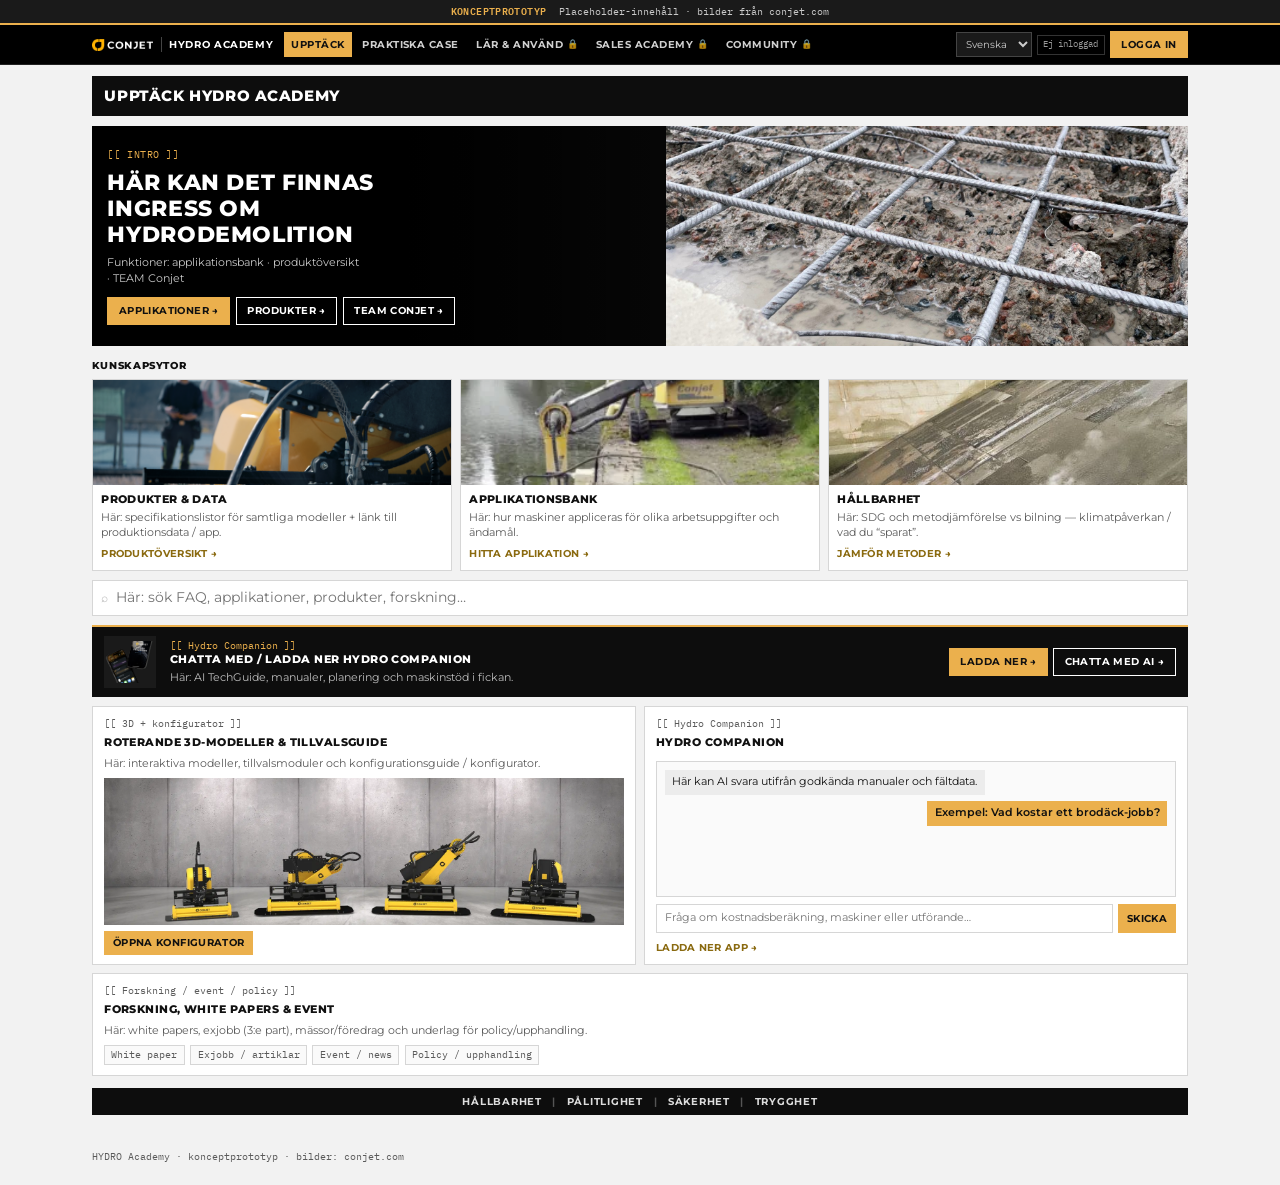
==== commit 18db5d59: "Move Praktiska case to second nav tab after Upptack." ====
--- a/index.html
+++ b/index.html
@@ -24,10 +24,10 @@
       </a>
       <nav class="nav" aria-label="Huvuddelar">
         <a href="index.html" class="is-active">Upptäck</a>
+        <a href="praktiken.html">Praktiska case</a>
         <a href="lar.html">Lär &amp; använd <span class="lock" aria-hidden="true">🔒</span></a>
         <a href="sales.html">Sales Academy <span class="lock" aria-hidden="true">🔒</span></a>
         <a href="community.html">Community <span class="lock" aria-hidden="true">🔒</span></a>
-        <a href="praktiken.html">Praktiska case</a>
       </nav>
       <div class="top-actions">
         <select class="lang" aria-label="Språk">
